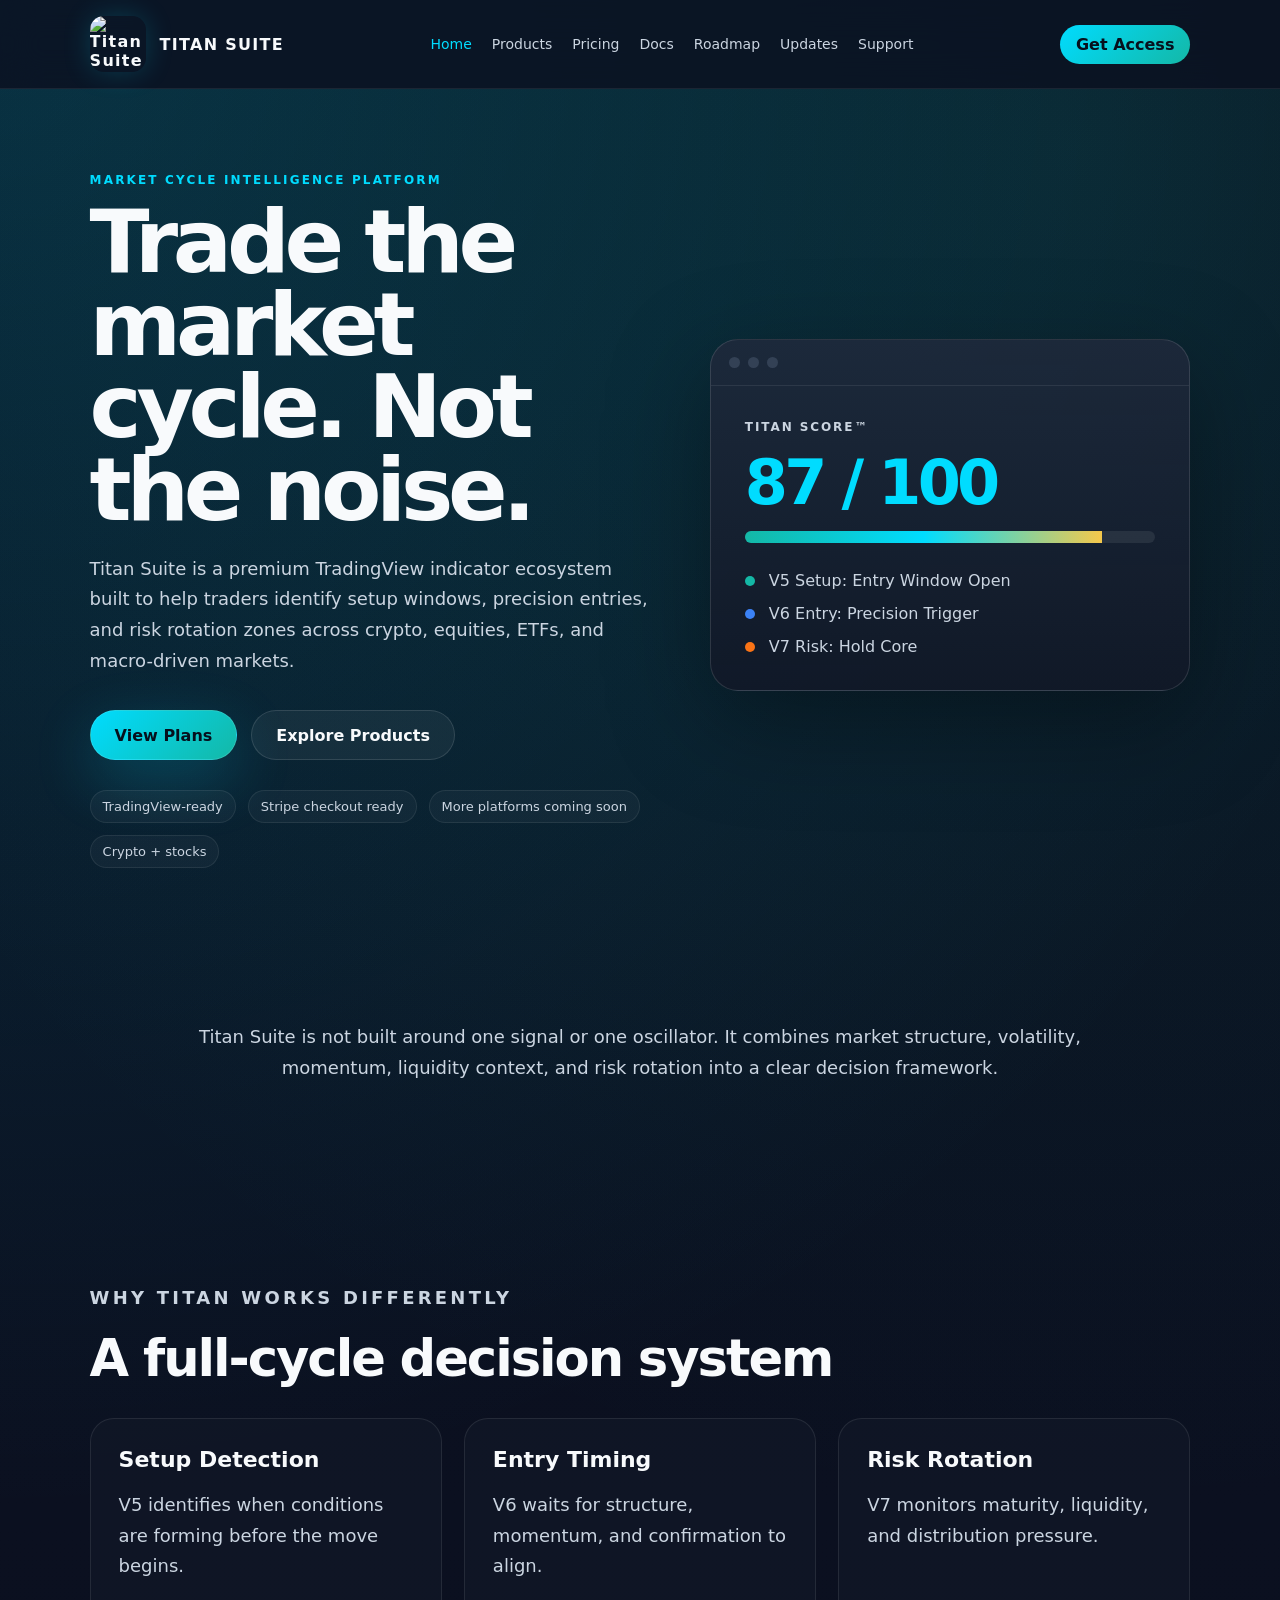
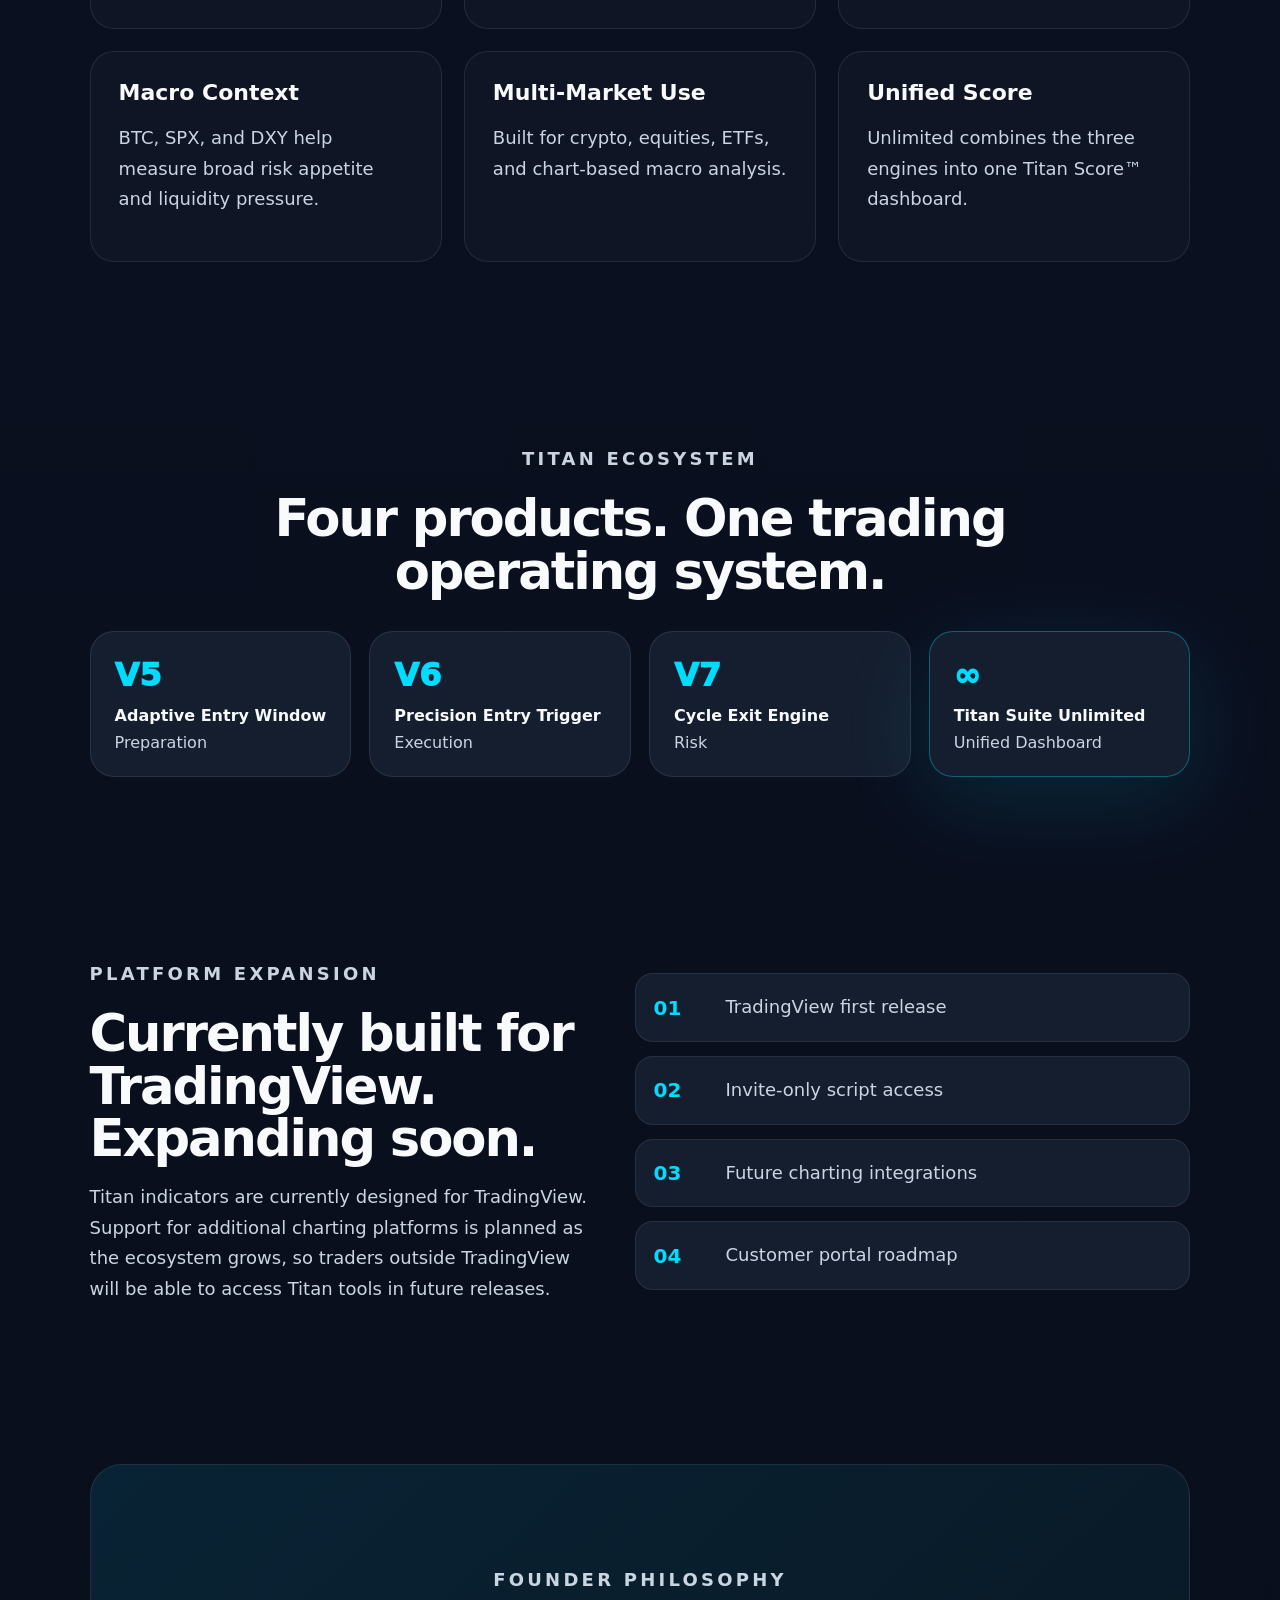
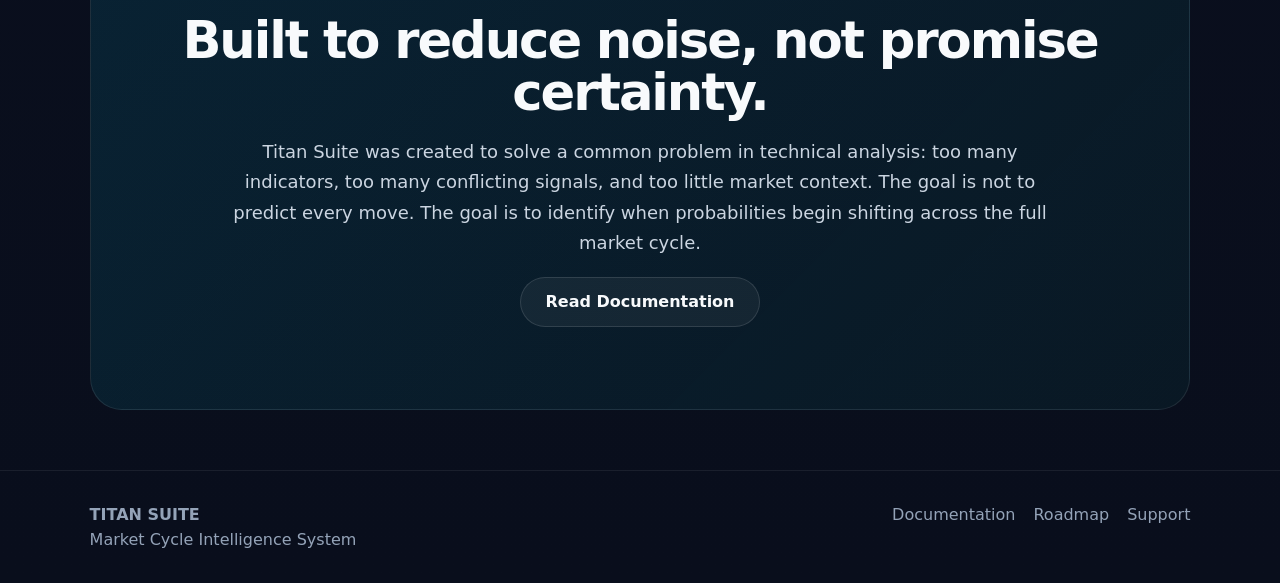
==== index.html @ dd8be7b5 "Add files via upload" ====
<!DOCTYPE html>
<html lang="en">
<head>
  <meta charset="UTF-8" />
  <meta name="viewport" content="width=device-width, initial-scale=1.0" />
  <title>TITAN SUITE | Market Cycle Intelligence Platform</title>
  <meta name="description" content="Titan Suite is a market cycle intelligence platform for setup detection, precision entries, and risk management." />
  <link rel="stylesheet" href="styles.css" />
</head>
<body>
  <header class="nav">
    <a class="brand" href="index.html">
      <img src="assets/titan-logo.png" alt="Titan Suite logo" />
      <span>TITAN SUITE</span>
    </a>
    <nav><a class="active" href="index.html">Home</a>
<a class="" href="products.html">Products</a>
<a class="" href="pricing.html">Pricing</a>
<a class="" href="docs.html">Docs</a>
<a class="" href="roadmap.html">Roadmap</a>
<a class="" href="release-notes.html">Updates</a>
<a class="" href="support.html">Support</a></nav>
    <a class="nav-cta" href="pricing.html">Get Access</a>
  </header>
  <main>
<section class="hero">
  <div class="hero-copy">
    <p class="eyebrow">Market Cycle Intelligence Platform</p>
    <h1>Trade the market cycle. Not the noise.</h1>
    <p class="hero-text">
      Titan Suite is a premium TradingView indicator ecosystem built to help traders identify
      setup windows, precision entries, and risk rotation zones across crypto, equities, ETFs,
      and macro-driven markets.
    </p>
    <div class="hero-actions">
      <a class="btn primary" href="pricing.html">View Plans</a>
      <a class="btn secondary" href="products.html">Explore Products</a>
    </div>
    <div class="trust-row">
      <span>TradingView-ready</span>
      <span>Stripe checkout ready</span>
      <span>More platforms coming soon</span>
      <span>Crypto + stocks</span>
    </div>
  </div>
  <div class="terminal-card">
    <div class="terminal-header"><span></span><span></span><span></span></div>
    <div class="score-card">
      <p>TITAN SCORE™</p>
      <strong>87 / 100</strong>
      <div class="meter"><div></div></div>
      <ul>
        <li><span class="dot teal"></span> V5 Setup: Entry Window Open</li>
        <li><span class="dot blue"></span> V6 Entry: Precision Trigger</li>
        <li><span class="dot orange"></span> V7 Risk: Hold Core</li>
      </ul>
    </div>
  </div>
</section>

<section class="section intro">
  <p>
    Titan Suite is not built around one signal or one oscillator. It combines market structure,
    volatility, momentum, liquidity context, and risk rotation into a clear decision framework.
  </p>
</section>

<section class="section">
  <div class="section-heading">
    <p class="eyebrow">Why Titan Works Differently</p>
    <h2>A full-cycle decision system</h2>
  </div>
  <div class="tech-grid">
    <div><h3>Setup Detection</h3><p>V5 identifies when conditions are forming before the move begins.</p></div>
    <div><h3>Entry Timing</h3><p>V6 waits for structure, momentum, and confirmation to align.</p></div>
    <div><h3>Risk Rotation</h3><p>V7 monitors maturity, liquidity, and distribution pressure.</p></div>
    <div><h3>Macro Context</h3><p>BTC, SPX, and DXY help measure broad risk appetite and liquidity pressure.</p></div>
    <div><h3>Multi-Market Use</h3><p>Built for crypto, equities, ETFs, and chart-based macro analysis.</p></div>
    <div><h3>Unified Score</h3><p>Unlimited combines the three engines into one Titan Score™ dashboard.</p></div>
  </div>
</section>

<section class="section ecosystem">
  <div class="section-heading centered">
    <p class="eyebrow">Titan Ecosystem</p>
    <h2>Four products. One trading operating system.</h2>
  </div>
  <div class="ecosystem-map">
    <a href="v5.html"><span>V5</span><strong>Adaptive Entry Window</strong><em>Preparation</em></a>
    <a href="v6.html"><span>V6</span><strong>Precision Entry Trigger</strong><em>Execution</em></a>
    <a href="v7.html"><span>V7</span><strong>Cycle Exit Engine</strong><em>Risk</em></a>
    <a class="unlimited" href="unlimited.html"><span>∞</span><strong>Titan Suite Unlimited</strong><em>Unified Dashboard</em></a>
  </div>
</section>

<section class="section split">
  <div>
    <p class="eyebrow">Platform Expansion</p>
    <h2>Currently built for TradingView. Expanding soon.</h2>
    <p>
      Titan indicators are currently designed for TradingView. Support for additional charting platforms
      is planned as the ecosystem grows, so traders outside TradingView will be able to access Titan tools
      in future releases.
    </p>
  </div>
  <div class="feature-list">
    <div><span>01</span><p>TradingView first release</p></div>
    <div><span>02</span><p>Invite-only script access</p></div>
    <div><span>03</span><p>Future charting integrations</p></div>
    <div><span>04</span><p>Customer portal roadmap</p></div>
  </div>
</section>

<section class="section founder">
  <p class="eyebrow">Founder Philosophy</p>
  <h2>Built to reduce noise, not promise certainty.</h2>
  <p>
    Titan Suite was created to solve a common problem in technical analysis: too many indicators,
    too many conflicting signals, and too little market context. The goal is not to predict every move.
    The goal is to identify when probabilities begin shifting across the full market cycle.
  </p>
  <a class="btn secondary" href="docs.html">Read Documentation</a>
</section>
</main>
  <footer>
    <div>
      <strong>TITAN SUITE</strong>
      <p>Market Cycle Intelligence System</p>
    </div>
    <div class="footer-links">
      <a href="docs.html">Documentation</a>
      <a href="roadmap.html">Roadmap</a>
      <a href="support.html">Support</a>
    </div>
  </footer>
</body>
</html>
---- styles.css ----
:root {
  --bg: #0b1020;
  --panel: #111827;
  --panel-2: #1e293b;
  --text: #f8fafc;
  --muted: #cbd5e1;
  --dim: #94a3b8;
  --line: #334155;
  --teal: #14b8a6;
  --blue: #3b82f6;
  --cyan: #00dcff;
  --orange: #f97316;
  --gold: #f5c84b;
  --red: #ef4444;
}

* { box-sizing: border-box; }
html { scroll-behavior: smooth; }
body {
  margin: 0;
  font-family: Inter, ui-sans-serif, system-ui, -apple-system, BlinkMacSystemFont, "Segoe UI", sans-serif;
  color: var(--text);
  background:
    radial-gradient(circle at top left, rgba(0, 220, 255, .16), transparent 38%),
    radial-gradient(circle at 84% 4%, rgba(20, 184, 166, .12), transparent 36%),
    linear-gradient(180deg, #090e1c 0%, var(--bg) 40%, #090e1c 100%);
}
a { color: inherit; text-decoration: none; }

.nav {
  position: sticky; top: 0; z-index: 20;
  display: flex; align-items: center; justify-content: space-between; gap: 20px;
  padding: 16px 7vw;
  background: rgba(11, 16, 32, .82);
  backdrop-filter: blur(18px);
  border-bottom: 1px solid rgba(255,255,255,.07);
}
.brand { display: flex; align-items: center; gap: 14px; font-weight: 900; letter-spacing: .08em; }
.brand img { width: 56px; height: 56px; object-fit: contain; border-radius: 14px; box-shadow: 0 0 28px rgba(0,220,255,.18); }
.nav nav { display: flex; gap: 20px; color: var(--muted); font-size: 14px; }
.nav nav a:hover, .nav nav a.active { color: var(--cyan); }
.nav-cta {
  padding: 10px 16px; border-radius: 999px;
  color: #06101d; font-weight: 900;
  background: linear-gradient(135deg, var(--cyan), var(--teal));
}

.hero {
  min-height: 86vh;
  display: grid;
  grid-template-columns: 1.08fr .92fr;
  gap: 56px;
  align-items: center;
  padding: 72px 7vw 54px;
}
.page-hero {
  padding: 100px 7vw 44px;
  text-align: center;
  max-width: 1000px;
  margin: auto;
}
.page-hero p { color: var(--muted); font-size: 19px; line-height: 1.7; }
.product-hero { text-align: left; }
.product-hero.v5 { border-left: 4px solid var(--teal); }
.product-hero.v6 { border-left: 4px solid var(--blue); }
.product-hero.v7 { border-left: 4px solid var(--orange); }

.eyebrow {
  color: var(--cyan);
  text-transform: uppercase;
  letter-spacing: .18em;
  font-weight: 900;
  font-size: 12px;
}
h1 {
  font-size: clamp(44px, 7vw, 88px);
  line-height: .94;
  letter-spacing: -.06em;
  margin: 14px 0 22px;
}
h2 {
  font-size: clamp(30px, 4vw, 54px);
  letter-spacing: -.04em;
  line-height: 1.02;
  margin: 0 0 16px;
}
h3 { margin: 0 0 12px; font-size: 22px; }
.hero-text, .section p { color: var(--muted); font-size: 18px; line-height: 1.7; }

.hero-actions { display: flex; gap: 14px; margin-top: 34px; flex-wrap: wrap; }
.btn, .mini-btn {
  display: inline-flex; align-items: center; justify-content: center;
  border-radius: 999px; font-weight: 900;
  border: 1px solid rgba(255,255,255,.12);
}
.btn { min-height: 50px; padding: 0 24px; }
.mini-btn { min-height: 40px; padding: 0 16px; font-size: 13px; color: #06101d; background: linear-gradient(135deg, var(--cyan), var(--teal)); }
.btn.primary {
  color: #06101d;
  background: linear-gradient(135deg, var(--cyan), var(--teal));
  box-shadow: 0 20px 60px rgba(0, 220, 255, .22);
}
.btn.secondary { background: rgba(255,255,255,.05); color: var(--text); }

.trust-row { display: flex; flex-wrap: wrap; gap: 12px; margin-top: 30px; color: var(--muted); font-size: 13px; }
.trust-row span { padding: 8px 12px; border: 1px solid rgba(255,255,255,.08); background: rgba(255,255,255,.035); border-radius: 999px; }

.terminal-card {
  border: 1px solid rgba(255,255,255,.12);
  background: linear-gradient(180deg, rgba(30, 41, 59, .93), rgba(17, 24, 39, .9));
  border-radius: 28px;
  box-shadow: 0 30px 100px rgba(0,0,0,.34);
  overflow: hidden;
}
.terminal-header { height: 46px; display: flex; gap: 8px; align-items: center; padding: 0 18px; border-bottom: 1px solid rgba(255,255,255,.08); }
.terminal-header span { width: 11px; height: 11px; border-radius: 999px; background: var(--line); }
.score-card { padding: 34px; }
.score-card p { margin: 0; color: var(--muted); letter-spacing: .16em; font-size: 12px; font-weight: 900; }
.score-card strong { display: block; font-size: 62px; letter-spacing: -.06em; margin: 12px 0; color: var(--cyan); }
.meter { height: 12px; background: rgba(255,255,255,.08); border-radius: 999px; overflow: hidden; margin-bottom: 28px; }
.meter div { width: 87%; height: 100%; background: linear-gradient(90deg, var(--teal), var(--cyan), var(--gold)); }
.score-card ul { list-style: none; padding: 0; margin: 0; display: grid; gap: 14px; color: var(--muted); }
.dot { display: inline-block; width: 10px; height: 10px; border-radius: 99px; margin-right: 9px; }
.dot.teal { background: var(--teal); } .dot.blue { background: var(--blue); } .dot.orange { background: var(--orange); }

.section { padding: 82px 7vw; }
.intro { max-width: 1080px; margin: auto; text-align: center; }
.section-heading { max-width: 840px; margin-bottom: 34px; }
.section-heading.centered { text-align: center; margin-left: auto; margin-right: auto; }

.cards, .tech-grid, .pricing-grid { display: grid; gap: 22px; }
.cards { grid-template-columns: repeat(3, 1fr); }
.tech-grid { grid-template-columns: repeat(3, 1fr); }
.pricing-grid { grid-template-columns: repeat(4, 1fr); }

.product-card, .tech-grid div, .price-card, .roadmap-item {
  border: 1px solid rgba(255,255,255,.09);
  background: rgba(17,24,39,.72);
  padding: 28px;
  border-radius: 24px;
}
.product-card .badge {
  width: fit-content; padding: 8px 12px; border-radius: 999px; font-weight: 900; margin-bottom: 24px; background: rgba(255,255,255,.06);
}
.product-card.v5 { box-shadow: inset 0 0 0 1px rgba(20,184,166,.24); }
.product-card.v6 { box-shadow: inset 0 0 0 1px rgba(59,130,246,.24); }
.product-card.v7 { box-shadow: inset 0 0 0 1px rgba(249,115,22,.24); }
.product-card.v5 .badge { color: var(--teal); } .product-card.v6 .badge { color: var(--blue); } .product-card.v7 .badge { color: var(--orange); }
.product-card ul, .large-list { color: var(--muted); padding-left: 18px; line-height: 1.9; }

.split { display: grid; grid-template-columns: .95fr 1.05fr; gap: 42px; align-items: center; }
.feature-list { display: grid; gap: 14px; }
.feature-list div { display: grid; grid-template-columns: 54px 1fr; align-items: center; gap: 18px; padding: 18px; background: rgba(30,41,59,.62); border: 1px solid rgba(255,255,255,.08); border-radius: 18px; }
.feature-list span { color: var(--cyan); font-weight: 900; font-size: 20px; }
.feature-list p { margin: 0; }

.ecosystem-map { display: grid; grid-template-columns: repeat(4, 1fr); gap: 18px; }
.ecosystem-map a { padding: 24px; border-radius: 24px; background: rgba(30,41,59,.62); border: 1px solid rgba(255,255,255,.09); }
.ecosystem-map span { display: block; color: var(--cyan); font-size: 32px; font-weight: 950; }
.ecosystem-map strong { display: block; margin: 12px 0 8px; }
.ecosystem-map em { color: var(--muted); font-style: normal; }
.ecosystem-map .unlimited { border-color: rgba(0,220,255,.35); box-shadow: 0 24px 90px rgba(0,220,255,.12); }

.founder, .cta { text-align: center; background: linear-gradient(135deg, rgba(0,220,255,.1), rgba(20,184,166,.06)); margin: 60px 7vw; border-radius: 32px; border: 1px solid rgba(255,255,255,.09); }
.founder p, .cta p { max-width: 850px; margin-left: auto; margin-right: auto; }

.price-card { display: flex; flex-direction: column; min-height: 260px; }
.price-card strong { display: block; margin: 12px 0 24px; color: var(--cyan); }
.price-card .btn { margin-top: auto; }
.price-card.featured { border-color: rgba(0,220,255,.4); box-shadow: 0 24px 80px rgba(0,220,255,.12); }

.docs { max-width: 960px; margin: auto; }
.docs h2 { font-size: 30px; margin-top: 34px; }
.roadmap { display: grid; grid-template-columns: repeat(2, 1fr); gap: 18px; }
.roadmap-item span { display: inline-block; color: #06101d; background: var(--cyan); border-radius: 999px; padding: 6px 10px; font-weight: 900; margin-bottom: 12px; }
.roadmap-item.done span { background: var(--teal); }
.support-box { padding: 18px; background: rgba(255,255,255,.04); border: 1px solid rgba(255,255,255,.08); border-radius: 16px; }

footer {
  display: flex; justify-content: space-between; padding: 34px 7vw; color: #94a3b8; border-top: 1px solid rgba(255,255,255,.07);
}
footer p { margin: 6px 0 0; }
.footer-links { display: flex; gap: 18px; }

@media (max-width: 1120px) {
  .pricing-grid, .tech-grid, .ecosystem-map { grid-template-columns: repeat(2, 1fr); }
}
@media (max-width: 900px) {
  .hero, .split, .cards, .pricing-grid, .tech-grid, .ecosystem-map, .roadmap { grid-template-columns: 1fr; }
  .nav nav, .nav-cta { display: none; }
  .hero { padding-top: 42px; }
  footer { flex-direction: column; gap: 14px; }
  .brand img { width: 48px; height: 48px; }
}
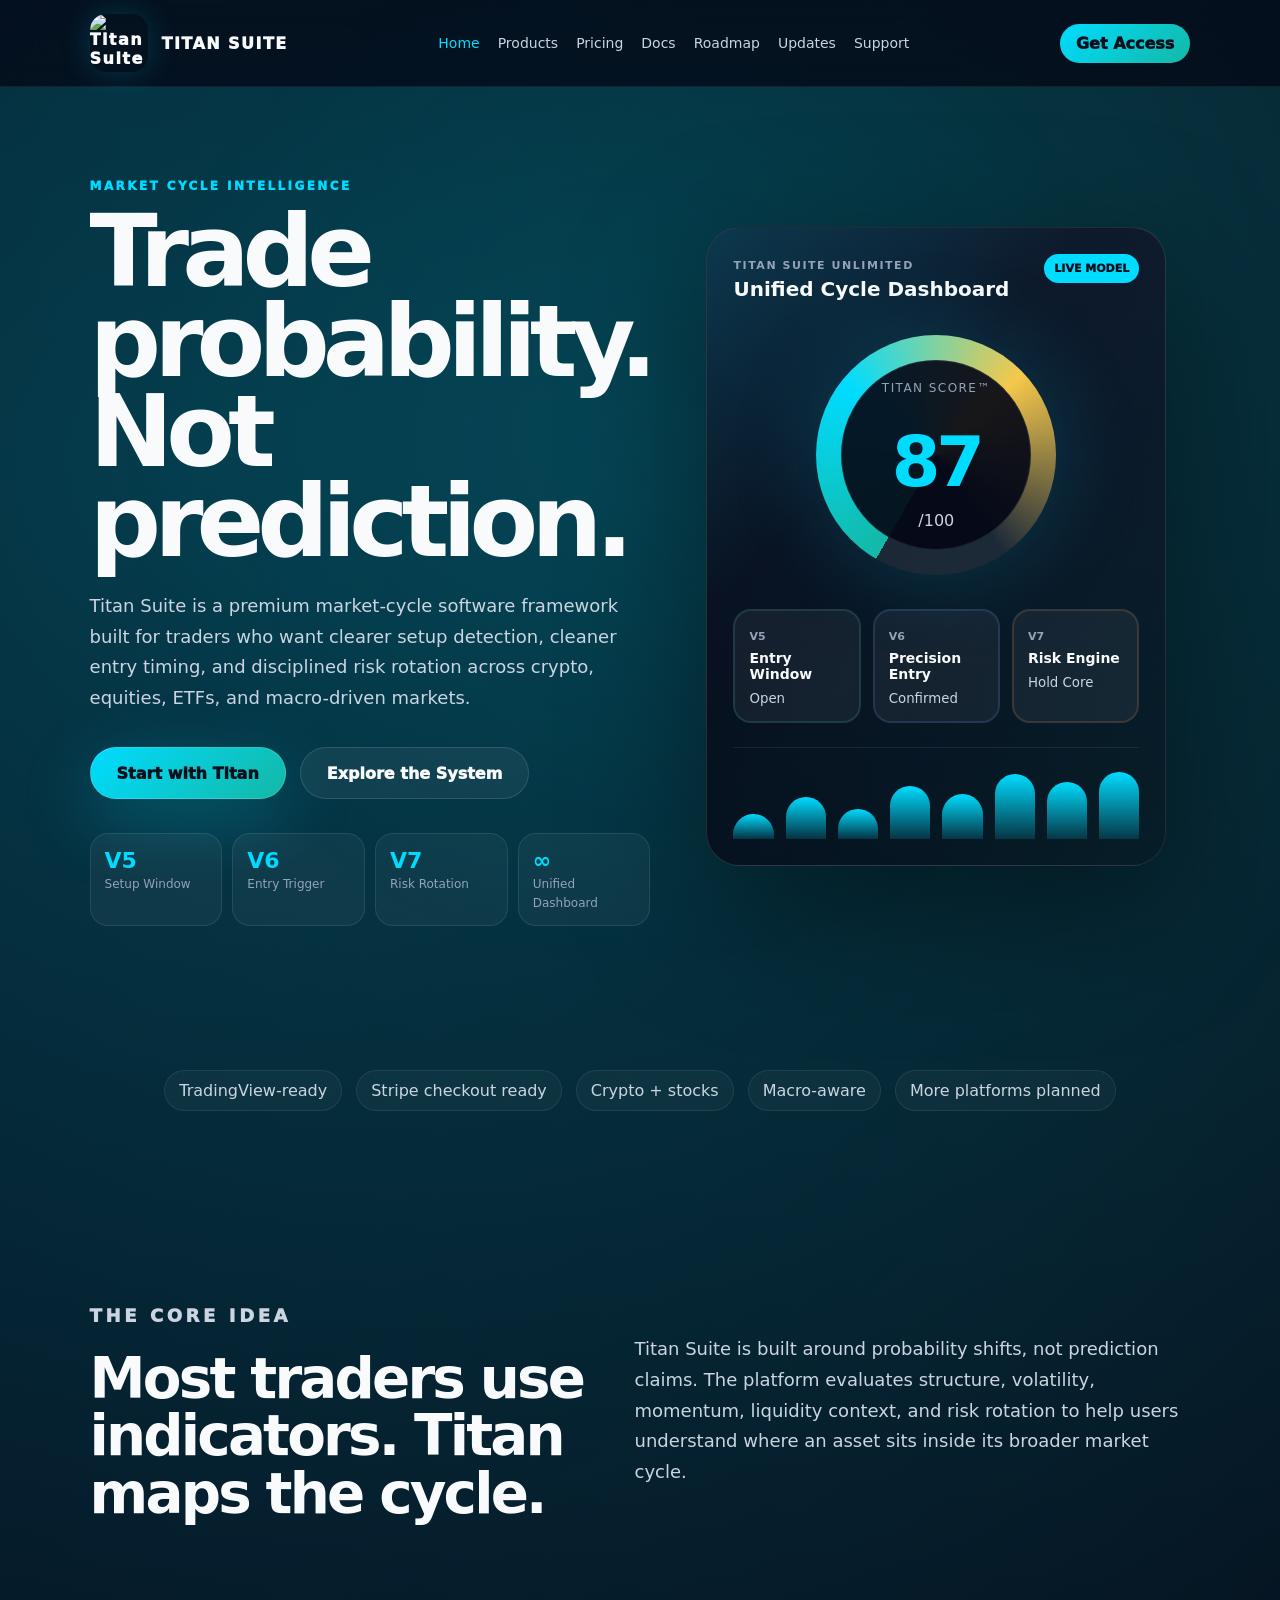
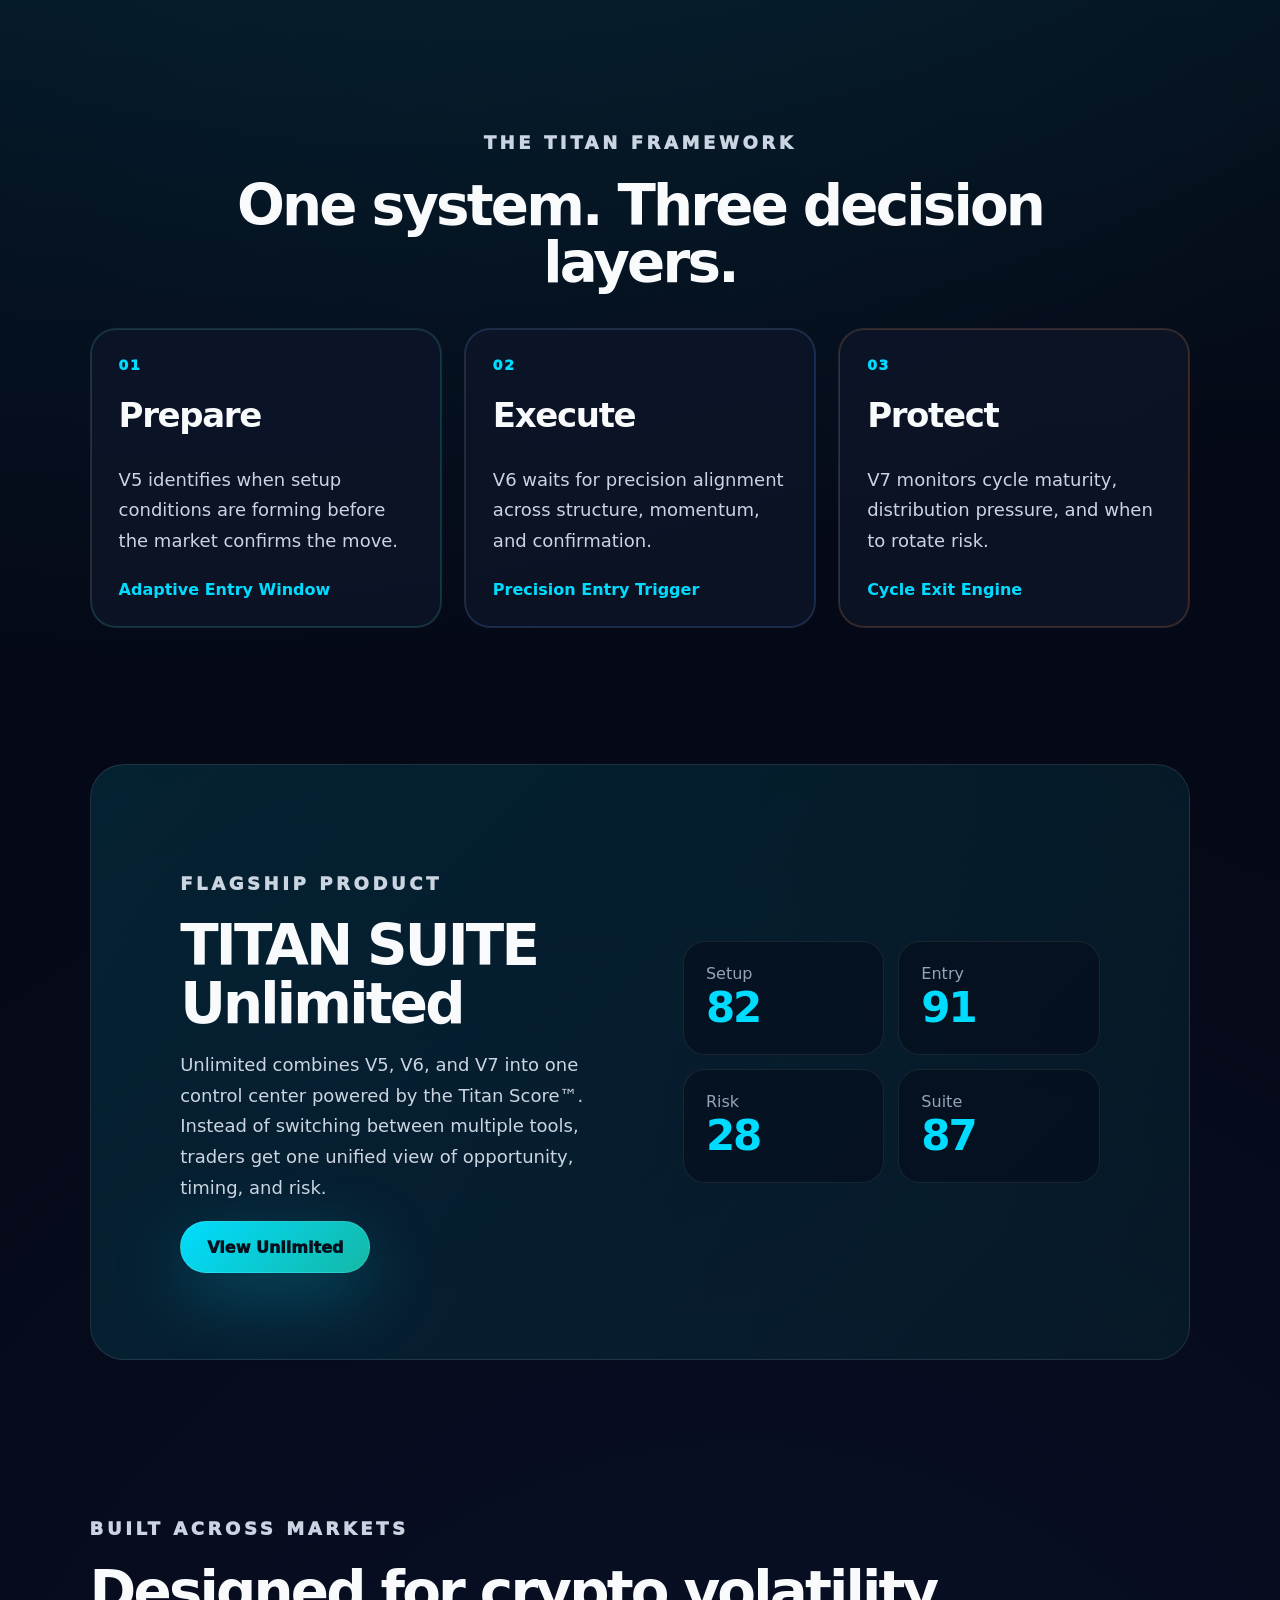
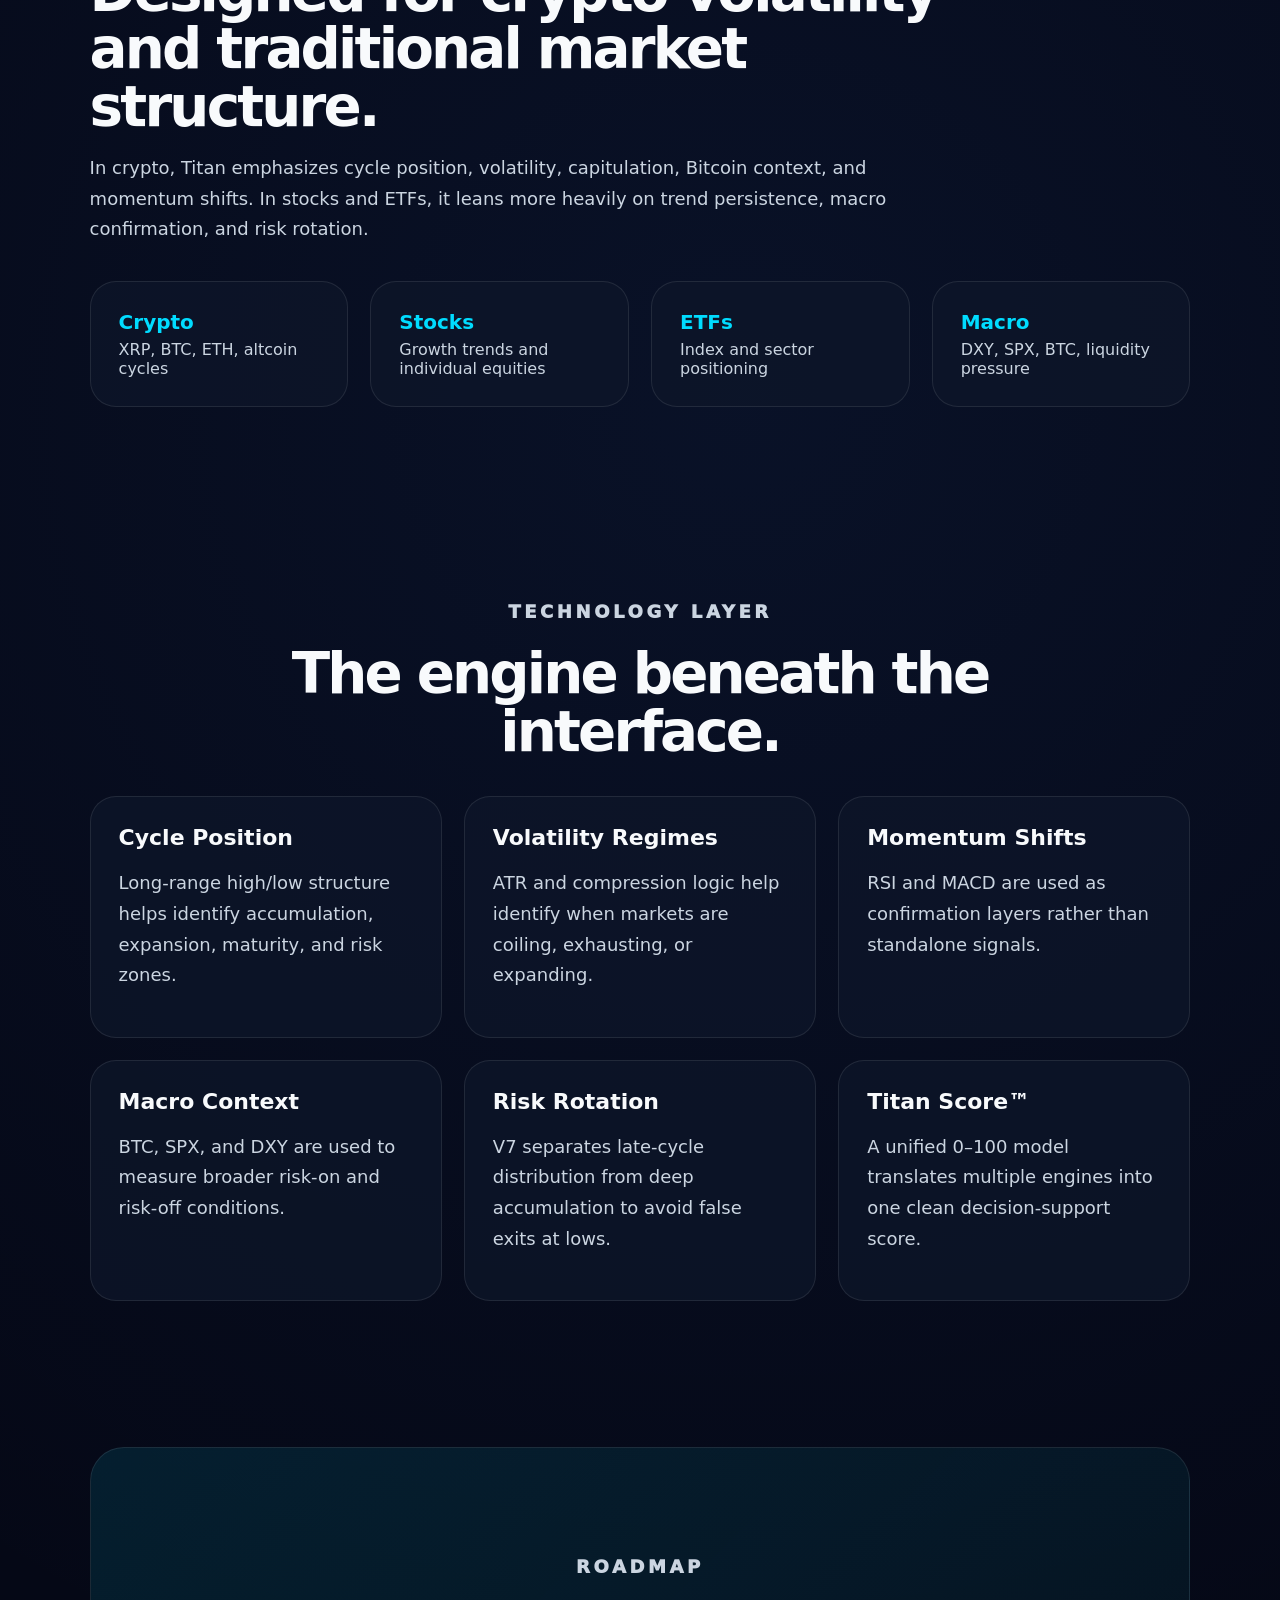
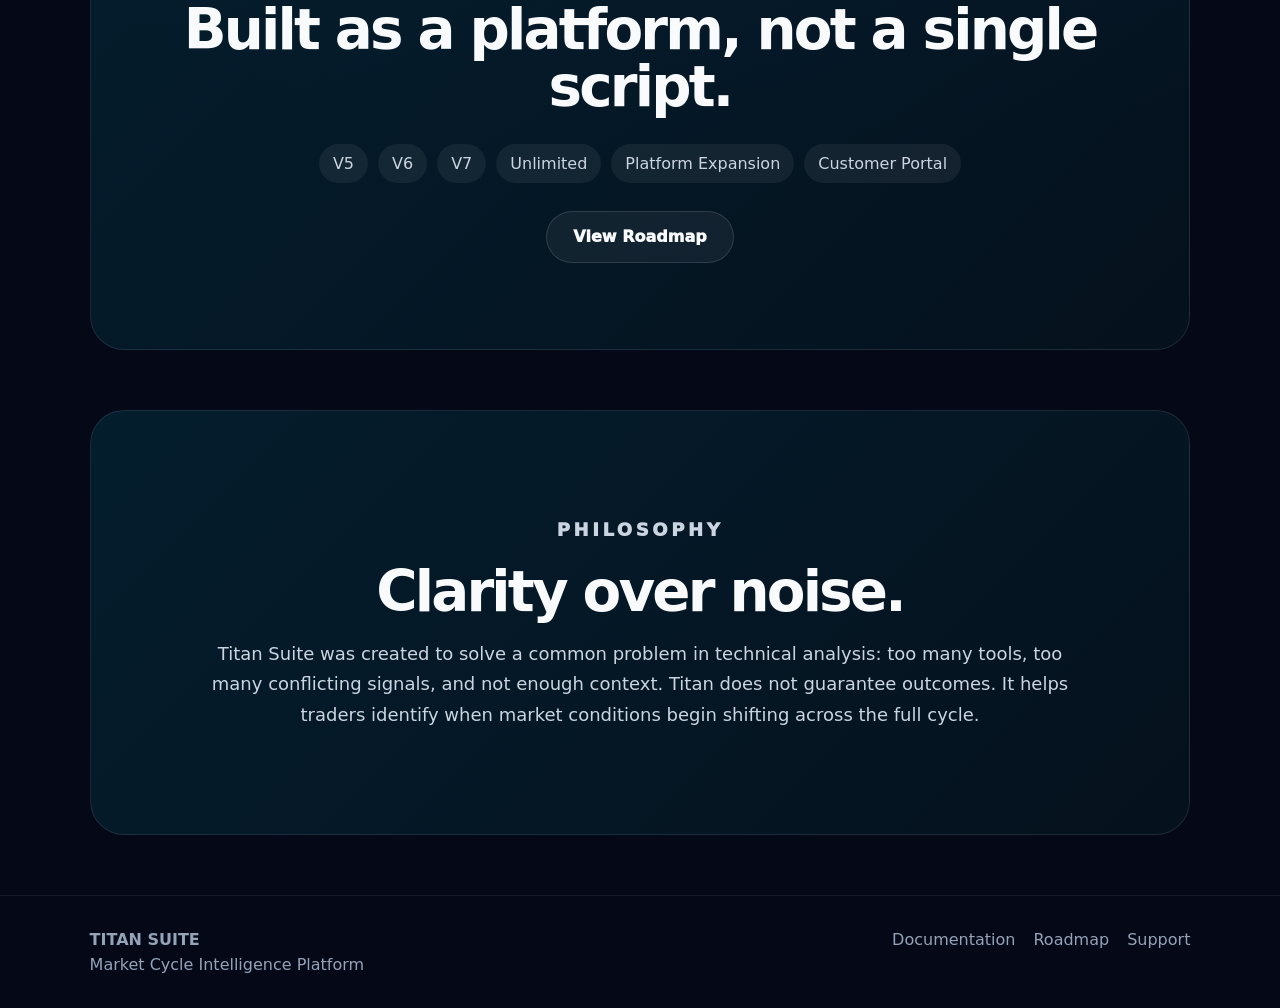
==== commit 71e9d14b: "Add files via upload" ====
--- a/index.html
+++ b/index.html
@@ -8,6 +8,7 @@
   <link rel="stylesheet" href="styles.css" />
 </head>
 <body>
+  <div class="site-glow"></div>
   <header class="nav">
     <a class="brand" href="index.html">
       <img src="assets/titan-logo.png" alt="Titan Suite logo" />
@@ -23,109 +24,190 @@
     <a class="nav-cta" href="pricing.html">Get Access</a>
   </header>
   <main>
-<section class="hero">
+<section class="hero hero-v2">
   <div class="hero-copy">
-    <p class="eyebrow">Market Cycle Intelligence Platform</p>
-    <h1>Trade the market cycle. Not the noise.</h1>
+    <p class="eyebrow">Market Cycle Intelligence</p>
+    <h1>Trade probability. Not prediction.</h1>
     <p class="hero-text">
-      Titan Suite is a premium TradingView indicator ecosystem built to help traders identify
-      setup windows, precision entries, and risk rotation zones across crypto, equities, ETFs,
-      and macro-driven markets.
+      Titan Suite is a premium market-cycle software framework built for traders who want clearer setup detection,
+      cleaner entry timing, and disciplined risk rotation across crypto, equities, ETFs, and macro-driven markets.
     </p>
     <div class="hero-actions">
-      <a class="btn primary" href="pricing.html">View Plans</a>
-      <a class="btn secondary" href="products.html">Explore Products</a>
-    </div>
-    <div class="trust-row">
-      <span>TradingView-ready</span>
-      <span>Stripe checkout ready</span>
-      <span>More platforms coming soon</span>
-      <span>Crypto + stocks</span>
-    </div>
-  </div>
-  <div class="terminal-card">
-    <div class="terminal-header"><span></span><span></span><span></span></div>
-    <div class="score-card">
-      <p>TITAN SCORE™</p>
-      <strong>87 / 100</strong>
-      <div class="meter"><div></div></div>
-      <ul>
-        <li><span class="dot teal"></span> V5 Setup: Entry Window Open</li>
-        <li><span class="dot blue"></span> V6 Entry: Precision Trigger</li>
-        <li><span class="dot orange"></span> V7 Risk: Hold Core</li>
-      </ul>
-    </div>
-  </div>
-</section>
-
-<section class="section intro">
-  <p>
-    Titan Suite is not built around one signal or one oscillator. It combines market structure,
-    volatility, momentum, liquidity context, and risk rotation into a clear decision framework.
-  </p>
+      <a class="btn primary" href="pricing.html">Start with Titan</a>
+      <a class="btn secondary" href="products.html">Explore the System</a>
+    </div>
+    <div class="metrics-strip">
+      <div><strong>V5</strong><span>Setup Window</span></div>
+      <div><strong>V6</strong><span>Entry Trigger</span></div>
+      <div><strong>V7</strong><span>Risk Rotation</span></div>
+      <div><strong>∞</strong><span>Unified Dashboard</span></div>
+    </div>
+  </div>
+
+  <div class="dashboard-preview">
+    <div class="dashboard-top">
+      <div>
+        <span class="mini-label">TITAN SUITE UNLIMITED</span>
+        <strong>Unified Cycle Dashboard</strong>
+      </div>
+      <span class="status-pill">LIVE MODEL</span>
+    </div>
+
+    <div class="score-orb">
+      <div class="orb-inner">
+        <span>Titan Score™</span>
+        <strong>87</strong>
+        <em>/100</em>
+      </div>
+    </div>
+
+    <div class="signal-grid">
+      <div class="signal-card teal">
+        <span>V5</span><strong>Entry Window</strong><small>Open</small>
+      </div>
+      <div class="signal-card blue">
+        <span>V6</span><strong>Precision Entry</strong><small>Confirmed</small>
+      </div>
+      <div class="signal-card orange">
+        <span>V7</span><strong>Risk Engine</strong><small>Hold Core</small>
+      </div>
+    </div>
+
+    <div class="chart-lines">
+      <span style="height:35%"></span>
+      <span style="height:58%"></span>
+      <span style="height:42%"></span>
+      <span style="height:73%"></span>
+      <span style="height:62%"></span>
+      <span style="height:89%"></span>
+      <span style="height:79%"></span>
+      <span style="height:92%"></span>
+    </div>
+  </div>
+</section>
+
+<section class="section logos-row">
+  <span>TradingView-ready</span>
+  <span>Stripe checkout ready</span>
+  <span>Crypto + stocks</span>
+  <span>Macro-aware</span>
+  <span>More platforms planned</span>
+</section>
+
+<section class="section split premium-copy">
+  <div>
+    <p class="eyebrow">The Core Idea</p>
+    <h2>Most traders use indicators. Titan maps the cycle.</h2>
+  </div>
+  <div>
+    <p>
+      Titan Suite is built around probability shifts, not prediction claims. The platform evaluates structure,
+      volatility, momentum, liquidity context, and risk rotation to help users understand where an asset sits
+      inside its broader market cycle.
+    </p>
+  </div>
+</section>
+
+<section class="section">
+  <div class="section-heading centered">
+    <p class="eyebrow">The Titan Framework</p>
+    <h2>One system. Three decision layers.</h2>
+  </div>
+  <div class="framework-grid">
+    <a class="framework-card v5" href="v5.html">
+      <span>01</span>
+      <h3>Prepare</h3>
+      <p>V5 identifies when setup conditions are forming before the market confirms the move.</p>
+      <strong>Adaptive Entry Window</strong>
+    </a>
+    <a class="framework-card v6" href="v6.html">
+      <span>02</span>
+      <h3>Execute</h3>
+      <p>V6 waits for precision alignment across structure, momentum, and confirmation.</p>
+      <strong>Precision Entry Trigger</strong>
+    </a>
+    <a class="framework-card v7" href="v7.html">
+      <span>03</span>
+      <h3>Protect</h3>
+      <p>V7 monitors cycle maturity, distribution pressure, and when to rotate risk.</p>
+      <strong>Cycle Exit Engine</strong>
+    </a>
+  </div>
+</section>
+
+<section class="section unlimited-band">
+  <div>
+    <p class="eyebrow">Flagship Product</p>
+    <h2>TITAN SUITE Unlimited</h2>
+    <p>
+      Unlimited combines V5, V6, and V7 into one control center powered by the Titan Score™.
+      Instead of switching between multiple tools, traders get one unified view of opportunity, timing, and risk.
+    </p>
+    <a class="btn primary" href="unlimited.html">View Unlimited</a>
+  </div>
+  <div class="unlimited-panel">
+    <div><span>Setup</span><strong>82</strong></div>
+    <div><span>Entry</span><strong>91</strong></div>
+    <div><span>Risk</span><strong>28</strong></div>
+    <div><span>Suite</span><strong>87</strong></div>
+  </div>
 </section>
 
 <section class="section">
   <div class="section-heading">
-    <p class="eyebrow">Why Titan Works Differently</p>
-    <h2>A full-cycle decision system</h2>
+    <p class="eyebrow">Built Across Markets</p>
+    <h2>Designed for crypto volatility and traditional market structure.</h2>
+    <p>
+      In crypto, Titan emphasizes cycle position, volatility, capitulation, Bitcoin context, and momentum shifts.
+      In stocks and ETFs, it leans more heavily on trend persistence, macro confirmation, and risk rotation.
+    </p>
+  </div>
+  <div class="market-grid">
+    <div><strong>Crypto</strong><span>XRP, BTC, ETH, altcoin cycles</span></div>
+    <div><strong>Stocks</strong><span>Growth trends and individual equities</span></div>
+    <div><strong>ETFs</strong><span>Index and sector positioning</span></div>
+    <div><strong>Macro</strong><span>DXY, SPX, BTC, liquidity pressure</span></div>
+  </div>
+</section>
+
+<section class="section tech-deep">
+  <div class="section-heading centered">
+    <p class="eyebrow">Technology Layer</p>
+    <h2>The engine beneath the interface.</h2>
   </div>
   <div class="tech-grid">
-    <div><h3>Setup Detection</h3><p>V5 identifies when conditions are forming before the move begins.</p></div>
-    <div><h3>Entry Timing</h3><p>V6 waits for structure, momentum, and confirmation to align.</p></div>
-    <div><h3>Risk Rotation</h3><p>V7 monitors maturity, liquidity, and distribution pressure.</p></div>
-    <div><h3>Macro Context</h3><p>BTC, SPX, and DXY help measure broad risk appetite and liquidity pressure.</p></div>
-    <div><h3>Multi-Market Use</h3><p>Built for crypto, equities, ETFs, and chart-based macro analysis.</p></div>
-    <div><h3>Unified Score</h3><p>Unlimited combines the three engines into one Titan Score™ dashboard.</p></div>
-  </div>
-</section>
-
-<section class="section ecosystem">
-  <div class="section-heading centered">
-    <p class="eyebrow">Titan Ecosystem</p>
-    <h2>Four products. One trading operating system.</h2>
-  </div>
-  <div class="ecosystem-map">
-    <a href="v5.html"><span>V5</span><strong>Adaptive Entry Window</strong><em>Preparation</em></a>
-    <a href="v6.html"><span>V6</span><strong>Precision Entry Trigger</strong><em>Execution</em></a>
-    <a href="v7.html"><span>V7</span><strong>Cycle Exit Engine</strong><em>Risk</em></a>
-    <a class="unlimited" href="unlimited.html"><span>∞</span><strong>Titan Suite Unlimited</strong><em>Unified Dashboard</em></a>
-  </div>
-</section>
-
-<section class="section split">
-  <div>
-    <p class="eyebrow">Platform Expansion</p>
-    <h2>Currently built for TradingView. Expanding soon.</h2>
-    <p>
-      Titan indicators are currently designed for TradingView. Support for additional charting platforms
-      is planned as the ecosystem grows, so traders outside TradingView will be able to access Titan tools
-      in future releases.
-    </p>
-  </div>
-  <div class="feature-list">
-    <div><span>01</span><p>TradingView first release</p></div>
-    <div><span>02</span><p>Invite-only script access</p></div>
-    <div><span>03</span><p>Future charting integrations</p></div>
-    <div><span>04</span><p>Customer portal roadmap</p></div>
-  </div>
+    <div><h3>Cycle Position</h3><p>Long-range high/low structure helps identify accumulation, expansion, maturity, and risk zones.</p></div>
+    <div><h3>Volatility Regimes</h3><p>ATR and compression logic help identify when markets are coiling, exhausting, or expanding.</p></div>
+    <div><h3>Momentum Shifts</h3><p>RSI and MACD are used as confirmation layers rather than standalone signals.</p></div>
+    <div><h3>Macro Context</h3><p>BTC, SPX, and DXY are used to measure broader risk-on and risk-off conditions.</p></div>
+    <div><h3>Risk Rotation</h3><p>V7 separates late-cycle distribution from deep accumulation to avoid false exits at lows.</p></div>
+    <div><h3>Titan Score™</h3><p>A unified 0–100 model translates multiple engines into one clean decision-support score.</p></div>
+  </div>
+</section>
+
+<section class="section roadmap-preview">
+  <p class="eyebrow">Roadmap</p>
+  <h2>Built as a platform, not a single script.</h2>
+  <div class="roadmap-mini">
+    <span>V5</span><span>V6</span><span>V7</span><span>Unlimited</span><span>Platform Expansion</span><span>Customer Portal</span>
+  </div>
+  <a class="btn secondary" href="roadmap.html">View Roadmap</a>
 </section>
 
 <section class="section founder">
-  <p class="eyebrow">Founder Philosophy</p>
-  <h2>Built to reduce noise, not promise certainty.</h2>
+  <p class="eyebrow">Philosophy</p>
+  <h2>Clarity over noise.</h2>
   <p>
-    Titan Suite was created to solve a common problem in technical analysis: too many indicators,
-    too many conflicting signals, and too little market context. The goal is not to predict every move.
-    The goal is to identify when probabilities begin shifting across the full market cycle.
+    Titan Suite was created to solve a common problem in technical analysis: too many tools, too many conflicting
+    signals, and not enough context. Titan does not guarantee outcomes. It helps traders identify when market
+    conditions begin shifting across the full cycle.
   </p>
-  <a class="btn secondary" href="docs.html">Read Documentation</a>
 </section>
 </main>
   <footer>
     <div>
       <strong>TITAN SUITE</strong>
-      <p>Market Cycle Intelligence System</p>
+      <p>Market Cycle Intelligence Platform</p>
     </div>
     <div class="footer-links">
       <a href="docs.html">Documentation</a>
--- a/styles.css
+++ b/styles.css
@@ -1,7 +1,7 @@
 
 :root {
-  --bg: #0b1020;
-  --panel: #111827;
+  --bg: #050816;
+  --panel: #0f172a;
   --panel-2: #1e293b;
   --text: #f8fafc;
   --muted: #cbd5e1;
@@ -22,42 +22,52 @@
   font-family: Inter, ui-sans-serif, system-ui, -apple-system, BlinkMacSystemFont, "Segoe UI", sans-serif;
   color: var(--text);
   background:
-    radial-gradient(circle at top left, rgba(0, 220, 255, .16), transparent 38%),
-    radial-gradient(circle at 84% 4%, rgba(20, 184, 166, .12), transparent 36%),
-    linear-gradient(180deg, #090e1c 0%, var(--bg) 40%, #090e1c 100%);
-}
+    radial-gradient(circle at 14% 8%, rgba(0, 220, 255, .20), transparent 34%),
+    radial-gradient(circle at 84% 4%, rgba(20, 184, 166, .14), transparent 34%),
+    radial-gradient(circle at 58% 62%, rgba(59, 130, 246, .08), transparent 38%),
+    var(--bg);
+  overflow-x: hidden;
+}
+.site-glow {
+  position: fixed; inset: -30%;
+  background: radial-gradient(circle, rgba(0,220,255,.08), transparent 42%);
+  pointer-events: none;
+  animation: drift 16s ease-in-out infinite alternate;
+}
+@keyframes drift { from { transform: translate(-2%, -1%); } to { transform: translate(3%, 2%); } }
+
 a { color: inherit; text-decoration: none; }
 
 .nav {
   position: sticky; top: 0; z-index: 20;
-  display: flex; align-items: center; justify-content: space-between; gap: 20px;
-  padding: 16px 7vw;
-  background: rgba(11, 16, 32, .82);
+  display: flex; align-items: center; justify-content: space-between; gap: 18px;
+  padding: 14px 7vw;
+  background: rgba(5, 8, 22, .78);
   backdrop-filter: blur(18px);
   border-bottom: 1px solid rgba(255,255,255,.07);
 }
-.brand { display: flex; align-items: center; gap: 14px; font-weight: 900; letter-spacing: .08em; }
-.brand img { width: 56px; height: 56px; object-fit: contain; border-radius: 14px; box-shadow: 0 0 28px rgba(0,220,255,.18); }
-.nav nav { display: flex; gap: 20px; color: var(--muted); font-size: 14px; }
+.brand { display: flex; align-items: center; gap: 14px; font-weight: 950; letter-spacing: .09em; }
+.brand img { width: 58px; height: 58px; object-fit: contain; border-radius: 16px; box-shadow: 0 0 32px rgba(0,220,255,.20); }
+.nav nav { display: flex; gap: 18px; color: var(--muted); font-size: 14px; }
 .nav nav a:hover, .nav nav a.active { color: var(--cyan); }
 .nav-cta {
   padding: 10px 16px; border-radius: 999px;
-  color: #06101d; font-weight: 900;
+  color: #06101d; font-weight: 950;
   background: linear-gradient(135deg, var(--cyan), var(--teal));
 }
 
 .hero {
-  min-height: 86vh;
+  min-height: 88vh;
   display: grid;
-  grid-template-columns: 1.08fr .92fr;
+  grid-template-columns: 1.05fr .95fr;
   gap: 56px;
   align-items: center;
-  padding: 72px 7vw 54px;
+  padding: 80px 7vw 58px;
 }
 .page-hero {
-  padding: 100px 7vw 44px;
+  padding: 104px 7vw 48px;
   text-align: center;
-  max-width: 1000px;
+  max-width: 1080px;
   margin: auto;
 }
 .page-hero p { color: var(--muted); font-size: 19px; line-height: 1.7; }
@@ -69,111 +79,226 @@
 .eyebrow {
   color: var(--cyan);
   text-transform: uppercase;
-  letter-spacing: .18em;
-  font-weight: 900;
+  letter-spacing: .2em;
+  font-weight: 950;
   font-size: 12px;
 }
 h1 {
-  font-size: clamp(44px, 7vw, 88px);
-  line-height: .94;
-  letter-spacing: -.06em;
-  margin: 14px 0 22px;
+  font-size: clamp(48px, 8vw, 100px);
+  line-height: .9;
+  letter-spacing: -.07em;
+  margin: 14px 0 24px;
 }
 h2 {
-  font-size: clamp(30px, 4vw, 54px);
-  letter-spacing: -.04em;
+  font-size: clamp(32px, 4.4vw, 60px);
+  letter-spacing: -.05em;
   line-height: 1.02;
   margin: 0 0 16px;
 }
 h3 { margin: 0 0 12px; font-size: 22px; }
 .hero-text, .section p { color: var(--muted); font-size: 18px; line-height: 1.7; }
+.hero-copy { position: relative; z-index: 2; }
 
 .hero-actions { display: flex; gap: 14px; margin-top: 34px; flex-wrap: wrap; }
 .btn, .mini-btn {
   display: inline-flex; align-items: center; justify-content: center;
-  border-radius: 999px; font-weight: 900;
+  border-radius: 999px; font-weight: 950;
   border: 1px solid rgba(255,255,255,.12);
-}
-.btn { min-height: 50px; padding: 0 24px; }
-.mini-btn { min-height: 40px; padding: 0 16px; font-size: 13px; color: #06101d; background: linear-gradient(135deg, var(--cyan), var(--teal)); }
+  transition: transform .2s ease, box-shadow .2s ease;
+}
+.btn:hover, .mini-btn:hover { transform: translateY(-2px); }
+.btn { min-height: 52px; padding: 0 26px; }
+.mini-btn { min-height: 42px; padding: 0 17px; font-size: 13px; color: #06101d; background: linear-gradient(135deg, var(--cyan), var(--teal)); }
 .btn.primary {
   color: #06101d;
   background: linear-gradient(135deg, var(--cyan), var(--teal));
-  box-shadow: 0 20px 60px rgba(0, 220, 255, .22);
-}
-.btn.secondary { background: rgba(255,255,255,.05); color: var(--text); }
-
-.trust-row { display: flex; flex-wrap: wrap; gap: 12px; margin-top: 30px; color: var(--muted); font-size: 13px; }
-.trust-row span { padding: 8px 12px; border: 1px solid rgba(255,255,255,.08); background: rgba(255,255,255,.035); border-radius: 999px; }
+  box-shadow: 0 22px 70px rgba(0, 220, 255, .25);
+}
+.btn.secondary { background: rgba(255,255,255,.055); color: var(--text); }
+
+.metrics-strip {
+  display: grid;
+  grid-template-columns: repeat(4, 1fr);
+  gap: 10px;
+  margin-top: 34px;
+  max-width: 740px;
+}
+.metrics-strip div {
+  padding: 14px;
+  border: 1px solid rgba(255,255,255,.09);
+  background: rgba(255,255,255,.045);
+  border-radius: 18px;
+}
+.metrics-strip strong { display: block; color: var(--cyan); font-size: 22px; }
+.metrics-strip span { color: var(--dim); font-size: 12px; }
+
+.dashboard-preview {
+  position: relative;
+  border: 1px solid rgba(255,255,255,.13);
+  background:
+    linear-gradient(180deg, rgba(15, 23, 42, .92), rgba(5, 8, 22, .92)),
+    radial-gradient(circle at top, rgba(0,220,255,.18), transparent 45%);
+  border-radius: 34px;
+  padding: 26px;
+  box-shadow: 0 40px 140px rgba(0,0,0,.44);
+  overflow: hidden;
+}
+.dashboard-preview:before {
+  content: "";
+  position: absolute; inset: -2px;
+  background: linear-gradient(135deg, rgba(0,220,255,.35), transparent 35%, rgba(20,184,166,.24));
+  opacity: .45; pointer-events: none;
+}
+.dashboard-top, .signal-grid, .chart-lines, .score-orb { position: relative; z-index: 1; }
+.dashboard-top { display: flex; align-items: flex-start; justify-content: space-between; gap: 20px; }
+.dashboard-top strong { display: block; font-size: 20px; margin-top: 4px; }
+.mini-label { color: var(--dim); font-size: 11px; letter-spacing: .14em; font-weight: 900; }
+.status-pill { color: #06101d; background: var(--cyan); font-weight: 950; font-size: 11px; padding: 8px 10px; border-radius: 999px; }
+
+.score-orb {
+  width: 240px; height: 240px; border-radius: 50%;
+  margin: 34px auto;
+  display: grid; place-items: center;
+  background: conic-gradient(from 210deg, var(--teal), var(--cyan), var(--gold), rgba(255,255,255,.08) 82%);
+  box-shadow: 0 0 90px rgba(0,220,255,.18);
+}
+.orb-inner {
+  width: 190px; height: 190px; border-radius: 50%;
+  background: rgba(5,8,22,.92);
+  display: grid; place-items: center;
+  text-align: center;
+  border: 1px solid rgba(255,255,255,.10);
+}
+.orb-inner span { color: var(--dim); font-size: 12px; text-transform: uppercase; letter-spacing: .12em; }
+.orb-inner strong { font-size: 70px; line-height: .8; color: var(--cyan); letter-spacing: -.06em; }
+.orb-inner em { color: var(--muted); font-style: normal; margin-top: -18px; }
+
+.signal-grid { display: grid; grid-template-columns: repeat(3, 1fr); gap: 12px; }
+.signal-card {
+  padding: 15px; border-radius: 18px; background: rgba(255,255,255,.055);
+  border: 1px solid rgba(255,255,255,.09);
+}
+.signal-card span { font-size: 11px; color: var(--dim); font-weight: 900; }
+.signal-card strong { display: block; margin: 6px 0; font-size: 14px; }
+.signal-card small { color: var(--muted); }
+.signal-card.teal { box-shadow: inset 0 0 0 1px rgba(20,184,166,.22); }
+.signal-card.blue { box-shadow: inset 0 0 0 1px rgba(59,130,246,.22); }
+.signal-card.orange { box-shadow: inset 0 0 0 1px rgba(249,115,22,.22); }
+
+.chart-lines {
+  height: 92px; margin-top: 24px; display: flex; align-items: end; gap: 12px;
+  border-top: 1px solid rgba(255,255,255,.07);
+  padding-top: 18px;
+}
+.chart-lines span {
+  flex: 1;
+  border-radius: 999px 999px 8px 8px;
+  background: linear-gradient(180deg, var(--cyan), rgba(0,220,255,.15));
+  animation: pulseBar 3.2s ease-in-out infinite alternate;
+}
+.chart-lines span:nth-child(2n) { animation-delay: .4s; }
+.chart-lines span:nth-child(3n) { animation-delay: .8s; }
+@keyframes pulseBar { from { opacity: .5; transform: scaleY(.88); } to { opacity: 1; transform: scaleY(1); } }
+
+.logos-row {
+  display: flex; justify-content: center; flex-wrap: wrap; gap: 14px;
+  padding-top: 24px; padding-bottom: 24px; color: var(--muted);
+}
+.logos-row span { border: 1px solid rgba(255,255,255,.08); padding: 10px 14px; border-radius: 999px; background: rgba(255,255,255,.035); }
+
+.section { padding: 86px 7vw; }
+.intro { max-width: 1080px; margin: auto; text-align: center; }
+.section-heading { max-width: 880px; margin-bottom: 36px; }
+.section-heading.centered { text-align: center; margin-left: auto; margin-right: auto; }
+
+.split { display: grid; grid-template-columns: .95fr 1.05fr; gap: 42px; align-items: center; }
+
+.framework-grid, .cards, .tech-grid, .pricing-grid, .market-grid { display: grid; gap: 22px; }
+.framework-grid, .cards { grid-template-columns: repeat(3, 1fr); }
+.tech-grid { grid-template-columns: repeat(3, 1fr); }
+.market-grid { grid-template-columns: repeat(4, 1fr); }
+.pricing-grid { grid-template-columns: repeat(4, 1fr); }
+
+.framework-card, .product-card, .tech-grid div, .price-card, .roadmap-item, .market-grid div {
+  border: 1px solid rgba(255,255,255,.09);
+  background: rgba(15,23,42,.72);
+  padding: 28px;
+  border-radius: 26px;
+}
+.framework-card { min-height: 300px; display: flex; flex-direction: column; }
+.framework-card span { color: var(--cyan); font-size: 14px; font-weight: 950; letter-spacing: .12em; }
+.framework-card h3 { font-size: 34px; letter-spacing: -.04em; margin-top: 22px; }
+.framework-card strong { margin-top: auto; color: var(--cyan); }
+.framework-card.v5 { box-shadow: inset 0 0 0 1px rgba(20,184,166,.25); }
+.framework-card.v6 { box-shadow: inset 0 0 0 1px rgba(59,130,246,.25); }
+.framework-card.v7 { box-shadow: inset 0 0 0 1px rgba(249,115,22,.25); }
+
+.product-card .badge {
+  width: fit-content; padding: 8px 12px; border-radius: 999px; font-weight: 950; margin-bottom: 24px; background: rgba(255,255,255,.06);
+}
+.product-card.v5 { box-shadow: inset 0 0 0 1px rgba(20,184,166,.24); }
+.product-card.v6 { box-shadow: inset 0 0 0 1px rgba(59,130,246,.24); }
+.product-card.v7 { box-shadow: inset 0 0 0 1px rgba(249,115,22,.24); }
+.product-card.v5 .badge { color: var(--teal); } .product-card.v6 .badge { color: var(--blue); } .product-card.v7 .badge { color: var(--orange); }
+.product-card ul, .large-list { color: var(--muted); padding-left: 18px; line-height: 1.9; }
+
+.unlimited-band {
+  display: grid; grid-template-columns: 1.05fr .95fr; gap: 42px; align-items: center;
+  background: linear-gradient(135deg, rgba(0,220,255,.12), rgba(20,184,166,.07));
+  margin: 50px 7vw; border-radius: 34px; border: 1px solid rgba(255,255,255,.10);
+}
+.unlimited-panel {
+  display: grid; grid-template-columns: repeat(2, 1fr); gap: 14px;
+}
+.unlimited-panel div {
+  padding: 22px; background: rgba(5,8,22,.45); border: 1px solid rgba(255,255,255,.08); border-radius: 22px;
+}
+.unlimited-panel span { color: var(--dim); display: block; }
+.unlimited-panel strong { font-size: 42px; color: var(--cyan); letter-spacing: -.05em; }
+
+.market-grid strong { display: block; color: var(--cyan); font-size: 20px; margin-bottom: 6px; }
+.market-grid span { color: var(--muted); }
+.feature-list { display: grid; gap: 14px; }
+.feature-list div { display: grid; grid-template-columns: 54px 1fr; align-items: center; gap: 18px; padding: 18px; background: rgba(30,41,59,.62); border: 1px solid rgba(255,255,255,.08); border-radius: 18px; }
+.feature-list span { color: var(--cyan); font-weight: 950; font-size: 20px; }
+.feature-list p { margin: 0; }
+
+.roadmap-preview, .founder, .cta {
+  text-align: center;
+  background: linear-gradient(135deg, rgba(0,220,255,.10), rgba(20,184,166,.055));
+  margin: 60px 7vw; border-radius: 34px; border: 1px solid rgba(255,255,255,.09);
+}
+.roadmap-mini { display: flex; flex-wrap: wrap; gap: 10px; justify-content: center; margin: 28px 0; }
+.roadmap-mini span { padding: 10px 14px; border-radius: 999px; background: rgba(255,255,255,.06); color: var(--muted); }
+.founder p, .cta p { max-width: 870px; margin-left: auto; margin-right: auto; }
 
 .terminal-card {
   border: 1px solid rgba(255,255,255,.12);
-  background: linear-gradient(180deg, rgba(30, 41, 59, .93), rgba(17, 24, 39, .9));
-  border-radius: 28px;
+  background: linear-gradient(180deg, rgba(30, 41, 59, .93), rgba(5, 8, 22, .92));
+  border-radius: 30px;
   box-shadow: 0 30px 100px rgba(0,0,0,.34);
   overflow: hidden;
 }
 .terminal-header { height: 46px; display: flex; gap: 8px; align-items: center; padding: 0 18px; border-bottom: 1px solid rgba(255,255,255,.08); }
 .terminal-header span { width: 11px; height: 11px; border-radius: 999px; background: var(--line); }
 .score-card { padding: 34px; }
-.score-card p { margin: 0; color: var(--muted); letter-spacing: .16em; font-size: 12px; font-weight: 900; }
-.score-card strong { display: block; font-size: 62px; letter-spacing: -.06em; margin: 12px 0; color: var(--cyan); }
+.score-card p { margin: 0; color: var(--muted); letter-spacing: .16em; font-size: 12px; font-weight: 950; }
+.score-card strong { display: block; font-size: 58px; letter-spacing: -.06em; margin: 12px 0; color: var(--cyan); }
 .meter { height: 12px; background: rgba(255,255,255,.08); border-radius: 999px; overflow: hidden; margin-bottom: 28px; }
 .meter div { width: 87%; height: 100%; background: linear-gradient(90deg, var(--teal), var(--cyan), var(--gold)); }
 .score-card ul { list-style: none; padding: 0; margin: 0; display: grid; gap: 14px; color: var(--muted); }
 .dot { display: inline-block; width: 10px; height: 10px; border-radius: 99px; margin-right: 9px; }
 .dot.teal { background: var(--teal); } .dot.blue { background: var(--blue); } .dot.orange { background: var(--orange); }
 
-.section { padding: 82px 7vw; }
-.intro { max-width: 1080px; margin: auto; text-align: center; }
-.section-heading { max-width: 840px; margin-bottom: 34px; }
-.section-heading.centered { text-align: center; margin-left: auto; margin-right: auto; }
-
-.cards, .tech-grid, .pricing-grid { display: grid; gap: 22px; }
-.cards { grid-template-columns: repeat(3, 1fr); }
-.tech-grid { grid-template-columns: repeat(3, 1fr); }
-.pricing-grid { grid-template-columns: repeat(4, 1fr); }
-
-.product-card, .tech-grid div, .price-card, .roadmap-item {
-  border: 1px solid rgba(255,255,255,.09);
-  background: rgba(17,24,39,.72);
-  padding: 28px;
-  border-radius: 24px;
-}
-.product-card .badge {
-  width: fit-content; padding: 8px 12px; border-radius: 999px; font-weight: 900; margin-bottom: 24px; background: rgba(255,255,255,.06);
-}
-.product-card.v5 { box-shadow: inset 0 0 0 1px rgba(20,184,166,.24); }
-.product-card.v6 { box-shadow: inset 0 0 0 1px rgba(59,130,246,.24); }
-.product-card.v7 { box-shadow: inset 0 0 0 1px rgba(249,115,22,.24); }
-.product-card.v5 .badge { color: var(--teal); } .product-card.v6 .badge { color: var(--blue); } .product-card.v7 .badge { color: var(--orange); }
-.product-card ul, .large-list { color: var(--muted); padding-left: 18px; line-height: 1.9; }
-
-.split { display: grid; grid-template-columns: .95fr 1.05fr; gap: 42px; align-items: center; }
-.feature-list { display: grid; gap: 14px; }
-.feature-list div { display: grid; grid-template-columns: 54px 1fr; align-items: center; gap: 18px; padding: 18px; background: rgba(30,41,59,.62); border: 1px solid rgba(255,255,255,.08); border-radius: 18px; }
-.feature-list span { color: var(--cyan); font-weight: 900; font-size: 20px; }
-.feature-list p { margin: 0; }
-
-.ecosystem-map { display: grid; grid-template-columns: repeat(4, 1fr); gap: 18px; }
-.ecosystem-map a { padding: 24px; border-radius: 24px; background: rgba(30,41,59,.62); border: 1px solid rgba(255,255,255,.09); }
-.ecosystem-map span { display: block; color: var(--cyan); font-size: 32px; font-weight: 950; }
-.ecosystem-map strong { display: block; margin: 12px 0 8px; }
-.ecosystem-map em { color: var(--muted); font-style: normal; }
-.ecosystem-map .unlimited { border-color: rgba(0,220,255,.35); box-shadow: 0 24px 90px rgba(0,220,255,.12); }
-
-.founder, .cta { text-align: center; background: linear-gradient(135deg, rgba(0,220,255,.1), rgba(20,184,166,.06)); margin: 60px 7vw; border-radius: 32px; border: 1px solid rgba(255,255,255,.09); }
-.founder p, .cta p { max-width: 850px; margin-left: auto; margin-right: auto; }
-
-.price-card { display: flex; flex-direction: column; min-height: 260px; }
+.price-card { display: flex; flex-direction: column; min-height: 270px; }
 .price-card strong { display: block; margin: 12px 0 24px; color: var(--cyan); }
 .price-card .btn { margin-top: auto; }
-.price-card.featured { border-color: rgba(0,220,255,.4); box-shadow: 0 24px 80px rgba(0,220,255,.12); }
-
-.docs { max-width: 960px; margin: auto; }
+.price-card.featured { border-color: rgba(0,220,255,.45); box-shadow: 0 24px 90px rgba(0,220,255,.14); }
+
+.docs { max-width: 980px; margin: auto; }
 .docs h2 { font-size: 30px; margin-top: 34px; }
 .roadmap { display: grid; grid-template-columns: repeat(2, 1fr); gap: 18px; }
-.roadmap-item span { display: inline-block; color: #06101d; background: var(--cyan); border-radius: 999px; padding: 6px 10px; font-weight: 900; margin-bottom: 12px; }
+.roadmap-item span { display: inline-block; color: #06101d; background: var(--cyan); border-radius: 999px; padding: 6px 10px; font-weight: 950; margin-bottom: 12px; }
 .roadmap-item.done span { background: var(--teal); }
 .support-box { padding: 18px; background: rgba(255,255,255,.04); border: 1px solid rgba(255,255,255,.08); border-radius: 16px; }
 
@@ -183,13 +308,15 @@
 footer p { margin: 6px 0 0; }
 .footer-links { display: flex; gap: 18px; }
 
-@media (max-width: 1120px) {
-  .pricing-grid, .tech-grid, .ecosystem-map { grid-template-columns: repeat(2, 1fr); }
+@media (max-width: 1150px) {
+  .pricing-grid, .tech-grid, .market-grid { grid-template-columns: repeat(2, 1fr); }
 }
 @media (max-width: 900px) {
-  .hero, .split, .cards, .pricing-grid, .tech-grid, .ecosystem-map, .roadmap { grid-template-columns: 1fr; }
+  .hero, .split, .framework-grid, .cards, .pricing-grid, .tech-grid, .market-grid, .roadmap, .unlimited-band { grid-template-columns: 1fr; }
   .nav nav, .nav-cta { display: none; }
-  .hero { padding-top: 42px; }
+  .hero { padding-top: 44px; }
+  .signal-grid, .metrics-strip { grid-template-columns: 1fr 1fr; }
+  .score-orb { width: 210px; height: 210px; }
+  .orb-inner { width: 165px; height: 165px; }
   footer { flex-direction: column; gap: 14px; }
-  .brand img { width: 48px; height: 48px; }
-}
+}
